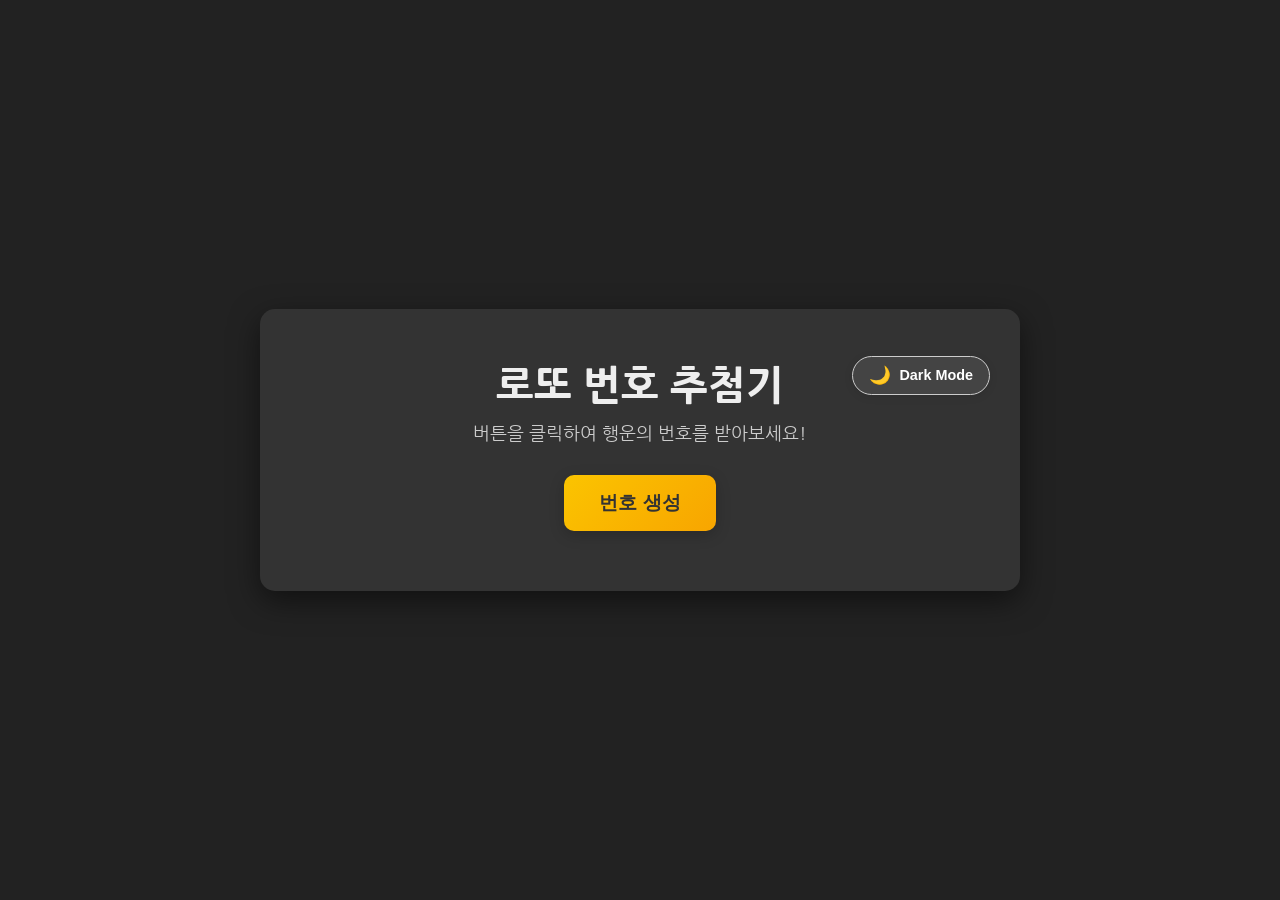
==== index.html @ c47f199b "Unify theme toggle button and improve switching logic" ====
<!DOCTYPE html>
<html lang="ko">
<head>
    <meta charset="UTF-8">
    <meta name="viewport" content="width=device-width, initial-scale=1.0">
    <title>로또 번호 추첨기</title>
    <link rel="stylesheet" href="style.css">
    <link rel="preconnect" href="https://fonts.googleapis.com">
    <link rel="preconnect" href="https://fonts.gstatic.com" crossorigin>
    <link href="https://fonts.googleapis.com/css2?family=Nanum+Gothic:wght@400;700;800&display=swap" rel="stylesheet">
</head>
<body>
    <div class="container">
        <header>
            <div class="theme-switch-wrapper">
                <button id="theme-toggle" class="theme-toggle-btn" aria-label="테마 전환">
                    <span class="theme-icon">🌙</span>
                    <span class="theme-text">Dark Mode</span>
                </button>
            </div>
            <h1>로또 번호 추첨기</h1>
            <p class="subtitle">버튼을 클릭하여 행운의 번호를 받아보세요!</p>
        </header>
        <main>
            <button id="generate-btn">번호 생성</button>
            <div id="lotto-games-container">
            </div>
        </main>
    </div>
    <script src="main.js"></script>
</body>
</html>
---- style.css ----
:root {
    /* Light Mode Variables */
    --bg-color: #f0f2f5;
    --container-bg: #ffffff;
    --text-color: #333333;
    --subtitle-color: #666666;
    --game-bg: #f8f9fa;
    --header-color: #222222;
    --plus-color: #999999;
    --shadow: 0 10px 30px rgba(0, 0, 0, 0.1);
}

[data-theme="dark"] {
    /* Dark Mode Variables */
    --bg-color: #222222;
    --container-bg: #333333;
    --text-color: #ffffff;
    --subtitle-color: #cccccc;
    --game-bg: #444444;
    --header-color: #eeeeee;
    --plus-color: #cccccc;
    --shadow: 0 10px 30px rgba(0, 0, 0, 0.5);
}

body {
    font-family: 'Nanum Gothic', 'Arial', sans-serif;
    background-color: var(--bg-color);
    color: var(--text-color);
    display: flex;
    justify-content: center;
    align-items: center;
    min-height: 100vh;
    margin: 0;
    transition: background-color 0.3s ease, color 0.3s ease;
}

.container {
    background-color: var(--container-bg);
    padding: 30px 40px;
    border-radius: 15px;
    box-shadow: var(--shadow);
    width: 90%;
    max-width: 680px;
    text-align: center;
    transition: background-color 0.3s ease, box-shadow 0.3s ease;
}

header {
    margin-bottom: 30px;
    position: relative;
}

.theme-switch-wrapper {
    position: absolute;
    top: -10px;
    right: -10px;
}

.theme-toggle-btn {
    background-color: var(--game-bg);
    color: var(--text-color);
    border: 1px solid var(--plus-color);
    padding: 8px 16px;
    border-radius: 25px;
    font-size: 0.9rem;
    font-weight: 700;
    cursor: pointer;
    transition: all 0.3s ease;
    display: flex;
    align-items: center;
    gap: 8px;
    box-shadow: 0 2px 8px rgba(0,0,0,0.1);
}

.theme-toggle-btn:hover {
    transform: translateY(-2px);
    box-shadow: 0 4px 12px rgba(0,0,0,0.15);
}

.theme-icon {
    font-size: 1.1rem;
}

h1 {
    color: var(--header-color);
    font-weight: 800;
    font-size: 2.5rem;
    margin-bottom: 10px;
}

.subtitle {
    color: var(--subtitle-color);
    font-size: 1.1rem;
}

#generate-btn {
    background: linear-gradient(135deg, #fbc400, #f8a500);
    color: #333;
    border: none;
    padding: 15px 35px;
    font-size: 1.2rem;
    font-weight: 700;
    border-radius: 10px;
    cursor: pointer;
    transition: all 0.3s ease;
    margin-bottom: 30px;
    box-shadow: 0 4px 15px rgba(0, 0, 0, 0.2);
}

#generate-btn:hover {
    transform: translateY(-3px);
    box-shadow: 0 6px 20px rgba(251, 196, 0, 0.4);
}

#lotto-games-container {
    display: flex;
    flex-direction: column;
    gap: 25px;
}

.lotto-game {
    display: flex;
    justify-content: center;
    align-items: center;
    gap: 12px;
    flex-wrap: wrap;
    padding: 15px;
    background-color: var(--game-bg);
    border-radius: 10px;
    transition: background-color 0.3s ease;
}

.bonus-container {
    display: flex;
    align-items: center;
    gap: 12px;
}

.bonus-container span {
    font-size: 1.8rem;
    font-weight: 700;
    color: var(--plus-color);
}

@media (max-width: 768px) {
    .container {
        padding: 20px;
    }

    .theme-switch-wrapper {
        right: 0;
        top: -20px;
    }

    h1 {
        font-size: 2rem;
    }

    #generate-btn {
        padding: 12px 25px;
        font-size: 1.1rem;
    }

    .lotto-game {
        gap: 8px;
        padding: 10px;
    }
}
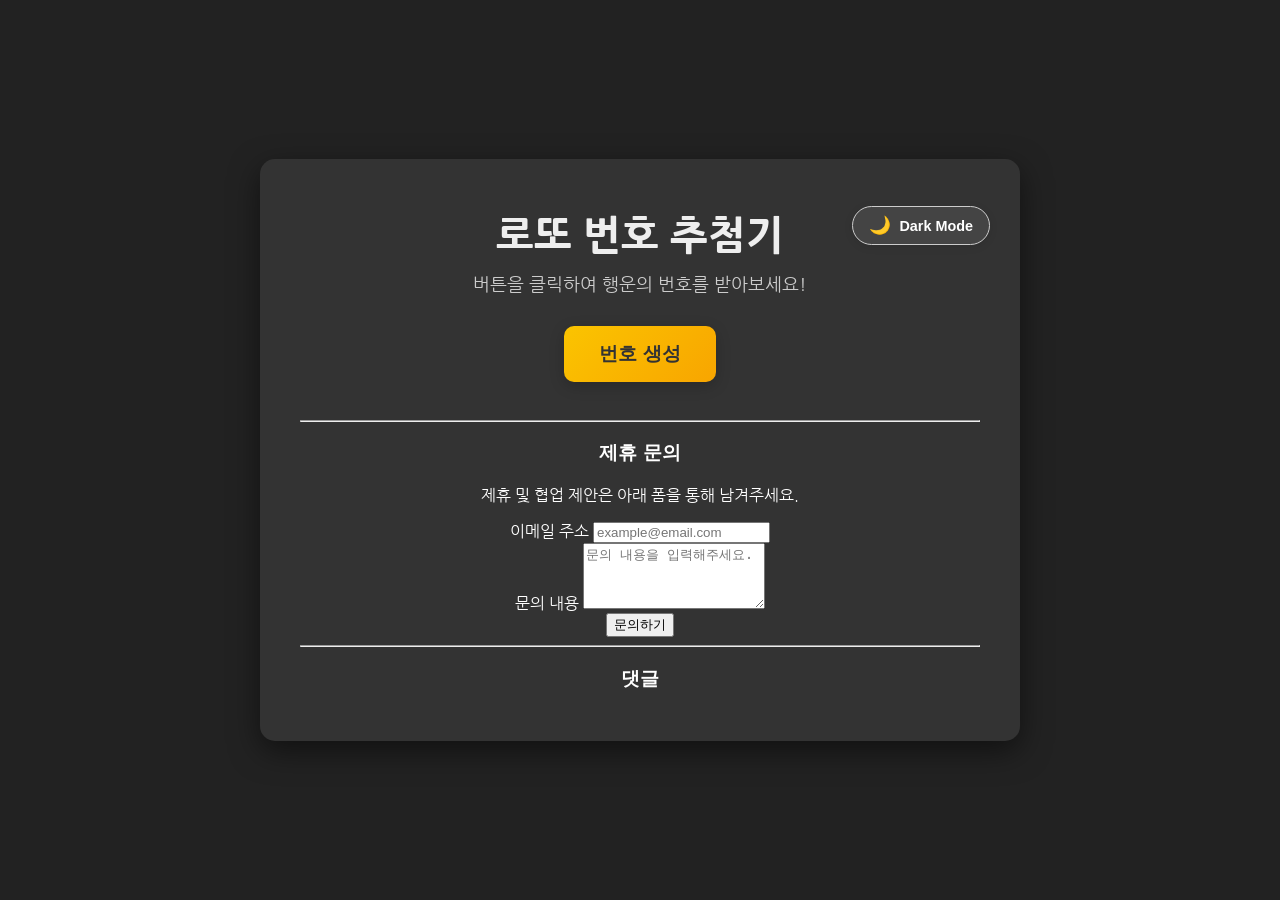
==== commit f84054fe: "Deploy to root domain for Google AdSense approval" ====
--- a/index.html
+++ b/index.html
@@ -25,6 +25,45 @@
             <button id="generate-btn">번호 생성</button>
             <div id="lotto-games-container">
             </div>
+
+            <section class="partnership-section">
+                <hr class="divider">
+                <h3>제휴 문의</h3>
+                <p class="form-desc">제휴 및 협업 제안은 아래 폼을 통해 남겨주세요.</p>
+                <form action="https://formspree.io/f/mwvaozgo" method="POST" class="partnership-form">
+                    <div class="form-group">
+                        <label for="email">이메일 주소</label>
+                        <input type="email" name="email" id="email" placeholder="example@email.com" required>
+                    </div>
+                    <div class="form-group">
+                        <label for="message">문의 내용</label>
+                        <textarea name="message" id="message" rows="4" placeholder="문의 내용을 입력해주세요." required></textarea>
+                    </div>
+                    <button type="submit" class="submit-btn">문의하기</button>
+                </form>
+            </section>
+
+            <section class="comment-section">
+                <hr class="divider">
+                <h3>댓글</h3>
+                <div id="disqus_thread"></div>
+                <script>
+                    /**
+                    *  RECOMMENDED CONFIGURATION VARIABLES: EDIT AND UNCOMMENT THE SECTION BELOW TO INSERT DYNAMIC VALUES FROM YOUR PLATFORM OR CMS.
+                    *  LEARN WHY DEFINING THESE VARIABLES IS IMPORTANT: https://disqus.com/admin/universalcode/#configuration-variables    */
+        var disqus_config = function () {
+            this.page.url = 'https://scottseo4-commits.github.io/';  // New domain URL
+            this.page.identifier = 'scottseo4-commits-main'; 
+        };
+                    (function() { // DON'T EDIT BELOW THIS LINE
+                    var d = document, s = d.createElement('script');
+                    s.src = 'https://withmyscott.disqus.com/embed.js';
+                    s.setAttribute('data-timestamp', +new Date());
+                    (d.head || d.body).appendChild(s);
+                    })();
+                </script>
+                <noscript>Please enable JavaScript to view the <a href="https://disqus.com/?ref_noscript">comments powered by Disqus.</a></noscript>
+            </section>
         </main>
     </div>
     <script src="main.js"></script>
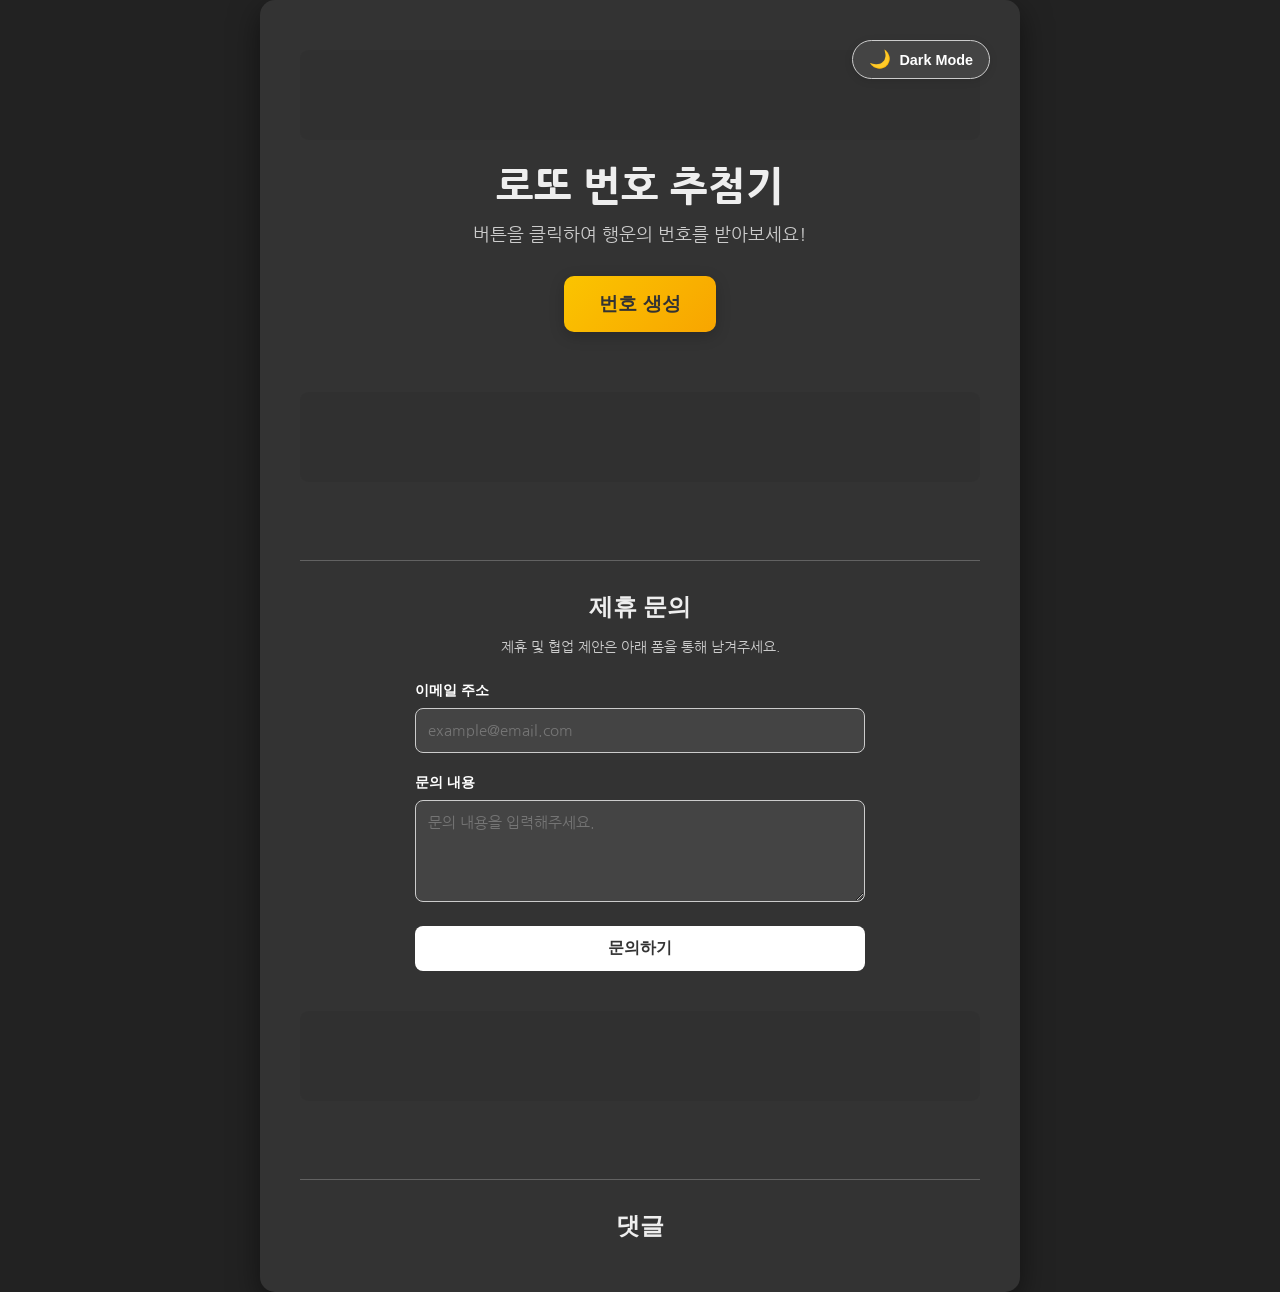
==== commit 3c7ce631: "Add Google AdSense ad units (Top, Middle, Bottom)" ====
--- a/index.html
+++ b/index.html
@@ -8,6 +8,8 @@
     <link rel="preconnect" href="https://fonts.googleapis.com">
     <link rel="preconnect" href="https://fonts.gstatic.com" crossorigin>
     <link href="https://fonts.googleapis.com/css2?family=Nanum+Gothic:wght@400;700;800&display=swap" rel="stylesheet">
+    <!-- Google AdSense -->
+    <script async src="https://pagead2.googlesyndication.com/pagead/js/adsbygoogle.js?client=ca-pub-7375062544027620" crossorigin="anonymous"></script>
 </head>
 <body>
     <div class="container">
@@ -18,12 +20,33 @@
                     <span class="theme-text">Dark Mode</span>
                 </button>
             </div>
+            <!-- Ad Slot 1: Top -->
+            <div class="ad-container top-ad">
+                <ins class="adsbygoogle"
+                     style="display:block"
+                     data-ad-client="ca-pub-7375062544027620"
+                     data-ad-slot="auto"
+                     data-ad-format="auto"
+                     data-full-width-responsive="true"></ins>
+                <script>(adsbygoogle = window.adsbygoogle || []).push({});</script>
+            </div>
             <h1>로또 번호 추첨기</h1>
             <p class="subtitle">버튼을 클릭하여 행운의 번호를 받아보세요!</p>
         </header>
         <main>
             <button id="generate-btn">번호 생성</button>
             <div id="lotto-games-container">
+            </div>
+
+            <!-- Ad Slot 2: Middle -->
+            <div class="ad-container middle-ad">
+                <ins class="adsbygoogle"
+                     style="display:block"
+                     data-ad-client="ca-pub-7375062544027620"
+                     data-ad-slot="auto"
+                     data-ad-format="auto"
+                     data-full-width-responsive="true"></ins>
+                <script>(adsbygoogle = window.adsbygoogle || []).push({});</script>
             </div>
 
             <section class="partnership-section">
@@ -42,6 +65,17 @@
                     <button type="submit" class="submit-btn">문의하기</button>
                 </form>
             </section>
+
+            <!-- Ad Slot 3: Bottom -->
+            <div class="ad-container bottom-ad">
+                <ins class="adsbygoogle"
+                     style="display:block"
+                     data-ad-client="ca-pub-7375062544027620"
+                     data-ad-slot="auto"
+                     data-ad-format="auto"
+                     data-full-width-responsive="true"></ins>
+                <script>(adsbygoogle = window.adsbygoogle || []).push({});</script>
+            </div>
 
             <section class="comment-section">
                 <hr class="divider">
--- a/style.css
+++ b/style.css
@@ -81,6 +81,21 @@
     font-size: 1.1rem;
 }
 
+.ad-container {
+    width: 100%;
+    max-width: 100%;
+    overflow: hidden;
+    margin: 20px 0;
+    text-align: center;
+    background-color: rgba(0, 0, 0, 0.05); /* 광고가 없을 때 보일 수 있는 아주 옅은 배경 */
+    border-radius: 8px;
+    min-height: 90px; /* 광고 로딩 전 최소 높이 확보 */
+}
+
+.top-ad { margin-bottom: 25px; }
+.middle-ad { margin-top: 30px; margin-bottom: 10px; }
+.bottom-ad { margin-top: 40px; }
+
 h1 {
     color: var(--header-color);
     font-weight: 800;
@@ -142,6 +157,98 @@
     color: var(--plus-color);
 }
 
+.partnership-section {
+    margin-top: 50px;
+    padding-top: 20px;
+}
+
+.comment-section {
+    margin-top: 50px;
+    padding-top: 20px;
+}
+
+.comment-section h3 {
+    font-size: 1.5rem;
+    margin-bottom: 20px;
+    color: var(--header-color);
+}
+
+.divider {
+    border: 0;
+    height: 1px;
+    background: var(--plus-color);
+    margin-bottom: 30px;
+    opacity: 0.3;
+}
+
+.partnership-section h3 {
+    font-size: 1.5rem;
+    margin-bottom: 10px;
+    color: var(--header-color);
+}
+
+.form-desc {
+    font-size: 0.9rem;
+    color: var(--subtitle-color);
+    margin-bottom: 25px;
+}
+
+.partnership-form {
+    text-align: left;
+    max-width: 450px;
+    margin: 0 auto;
+}
+
+.form-group {
+    margin-bottom: 20px;
+}
+
+.form-group label {
+    display: block;
+    font-size: 0.9rem;
+    font-weight: 700;
+    margin-bottom: 8px;
+    color: var(--text-color);
+}
+
+.form-group input,
+.form-group textarea {
+    width: 100%;
+    padding: 12px;
+    border: 1px solid var(--plus-color);
+    border-radius: 8px;
+    background-color: var(--game-bg);
+    color: var(--text-color);
+    font-family: inherit;
+    font-size: 0.95rem;
+    box-sizing: border-box;
+    transition: border-color 0.3s ease;
+}
+
+.form-group input:focus,
+.form-group textarea:focus {
+    outline: none;
+    border-color: #f8a500;
+}
+
+.submit-btn {
+    width: 100%;
+    background-color: var(--text-color);
+    color: var(--container-bg);
+    border: none;
+    padding: 12px;
+    font-size: 1rem;
+    font-weight: 700;
+    border-radius: 8px;
+    cursor: pointer;
+    transition: all 0.3s ease;
+}
+
+.submit-btn:hover {
+    opacity: 0.9;
+    transform: translateY(-2px);
+}
+
 @media (max-width: 768px) {
     .container {
         padding: 20px;
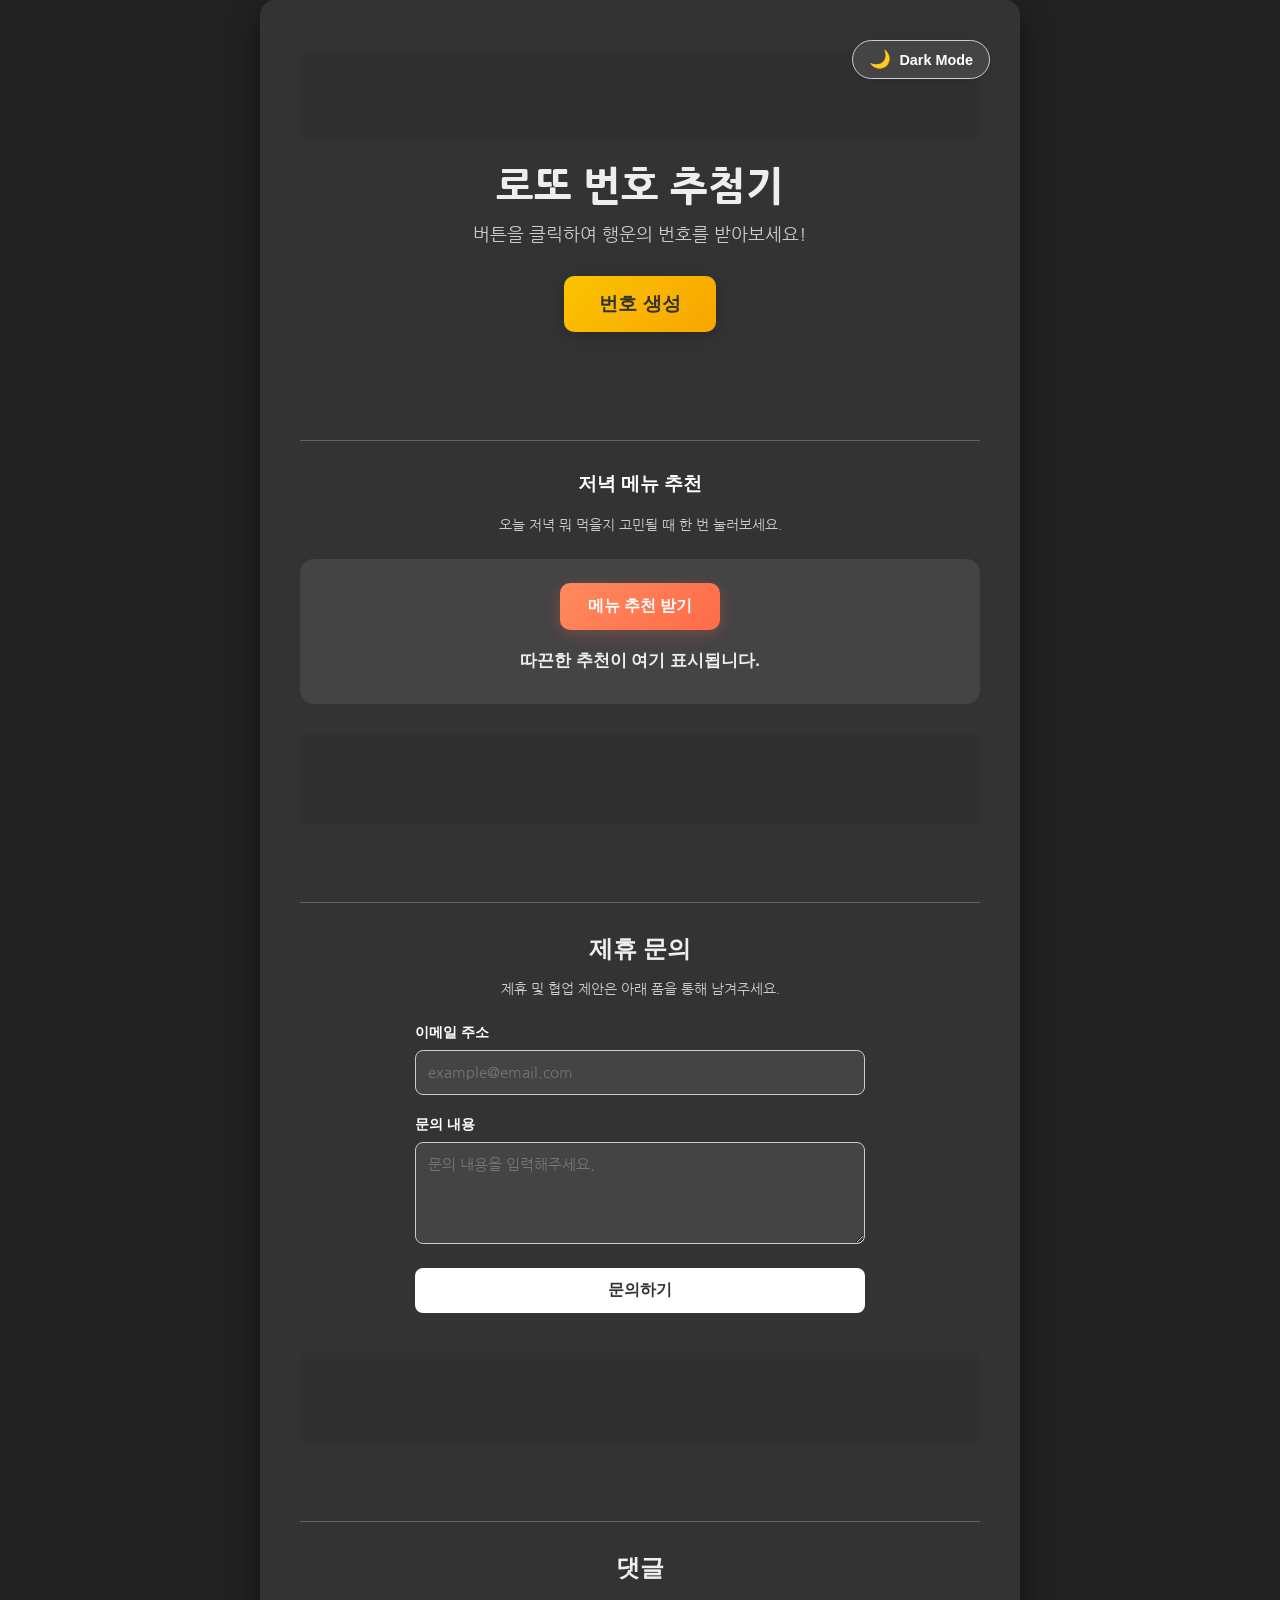
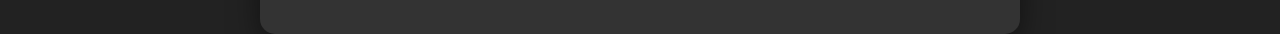
==== commit dbfc8c9c: "Add dinner menu recommender" ====
--- a/index.html
+++ b/index.html
@@ -9,6 +9,7 @@
     <link rel="preconnect" href="https://fonts.gstatic.com" crossorigin>
     <link href="https://fonts.googleapis.com/css2?family=Nanum+Gothic:wght@400;700;800&display=swap" rel="stylesheet">
     <!-- Google AdSense -->
+    <meta name="google-adsense-account" content="ca-pub-7375062544027620">
     <script async src="https://pagead2.googlesyndication.com/pagead/js/adsbygoogle.js?client=ca-pub-7375062544027620" crossorigin="anonymous"></script>
 </head>
 <body>
@@ -37,6 +38,16 @@
             <button id="generate-btn">번호 생성</button>
             <div id="lotto-games-container">
             </div>
+
+            <section class="dinner-section">
+                <hr class="divider">
+                <h3>저녁 메뉴 추천</h3>
+                <p class="form-desc">오늘 저녁 뭐 먹을지 고민될 때 한 번 눌러보세요.</p>
+                <div class="dinner-card">
+                    <button id="dinner-btn" class="secondary-btn">메뉴 추천 받기</button>
+                    <p id="dinner-result" class="dinner-result">따끈한 추천이 여기 표시됩니다.</p>
+                </div>
+            </section>
 
             <!-- Ad Slot 2: Middle -->
             <div class="ad-container middle-ad">
--- a/style.css
+++ b/style.css
@@ -162,6 +162,11 @@
     padding-top: 20px;
 }
 
+.dinner-section {
+    margin-top: 50px;
+    padding-top: 20px;
+}
+
 .comment-section {
     margin-top: 50px;
     padding-top: 20px;
@@ -191,6 +196,40 @@
     font-size: 0.9rem;
     color: var(--subtitle-color);
     margin-bottom: 25px;
+}
+
+.dinner-card {
+    background-color: var(--game-bg);
+    border-radius: 14px;
+    padding: 24px 20px;
+    transition: background-color 0.3s ease;
+}
+
+.secondary-btn {
+    background: linear-gradient(135deg, #ff8a5c, #ff6b4a);
+    color: #fff;
+    border: none;
+    padding: 13px 28px;
+    font-size: 1rem;
+    font-weight: 700;
+    border-radius: 10px;
+    cursor: pointer;
+    transition: all 0.3s ease;
+    box-shadow: 0 4px 15px rgba(255, 107, 74, 0.25);
+}
+
+.secondary-btn:hover {
+    transform: translateY(-2px);
+    box-shadow: 0 6px 18px rgba(255, 107, 74, 0.35);
+}
+
+.dinner-result {
+    margin: 18px 0 0;
+    min-height: 32px;
+    font-size: 1.05rem;
+    font-weight: 700;
+    color: var(--header-color);
+    line-height: 1.6;
 }
 
 .partnership-form {
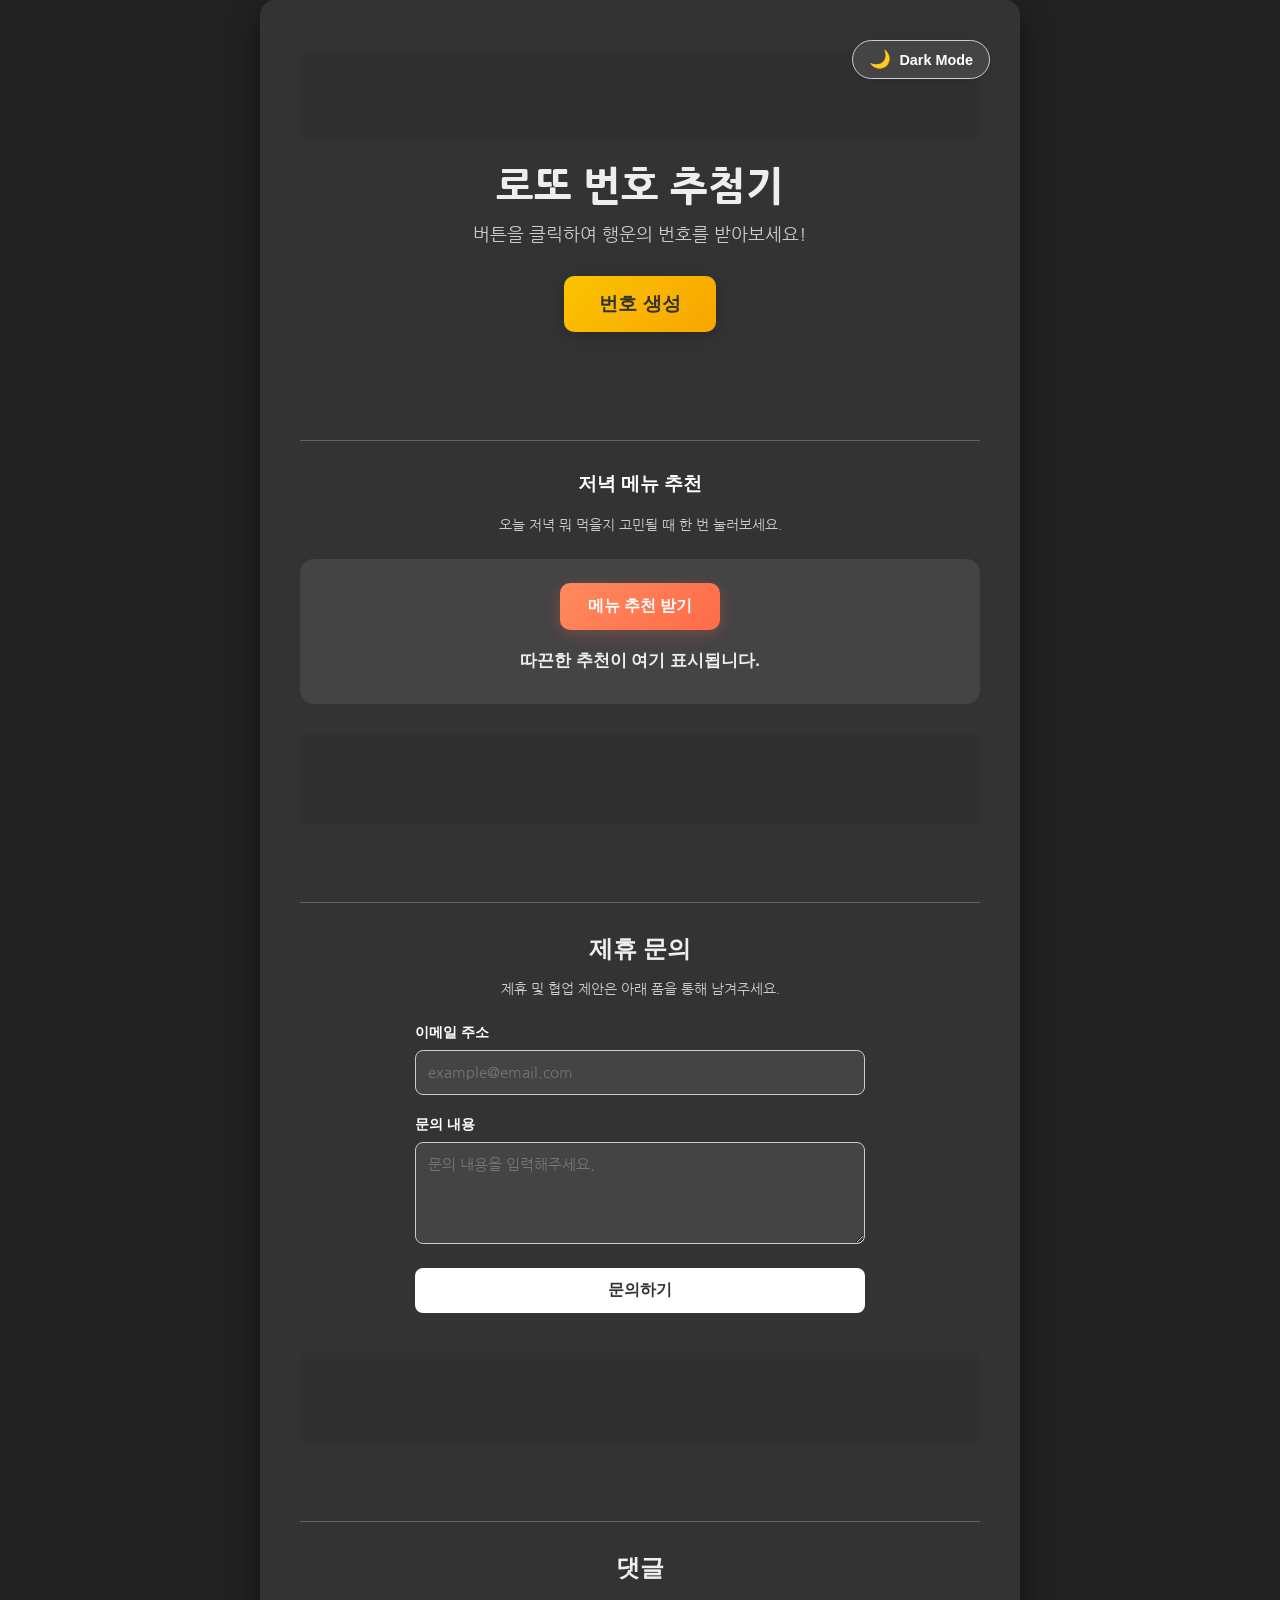
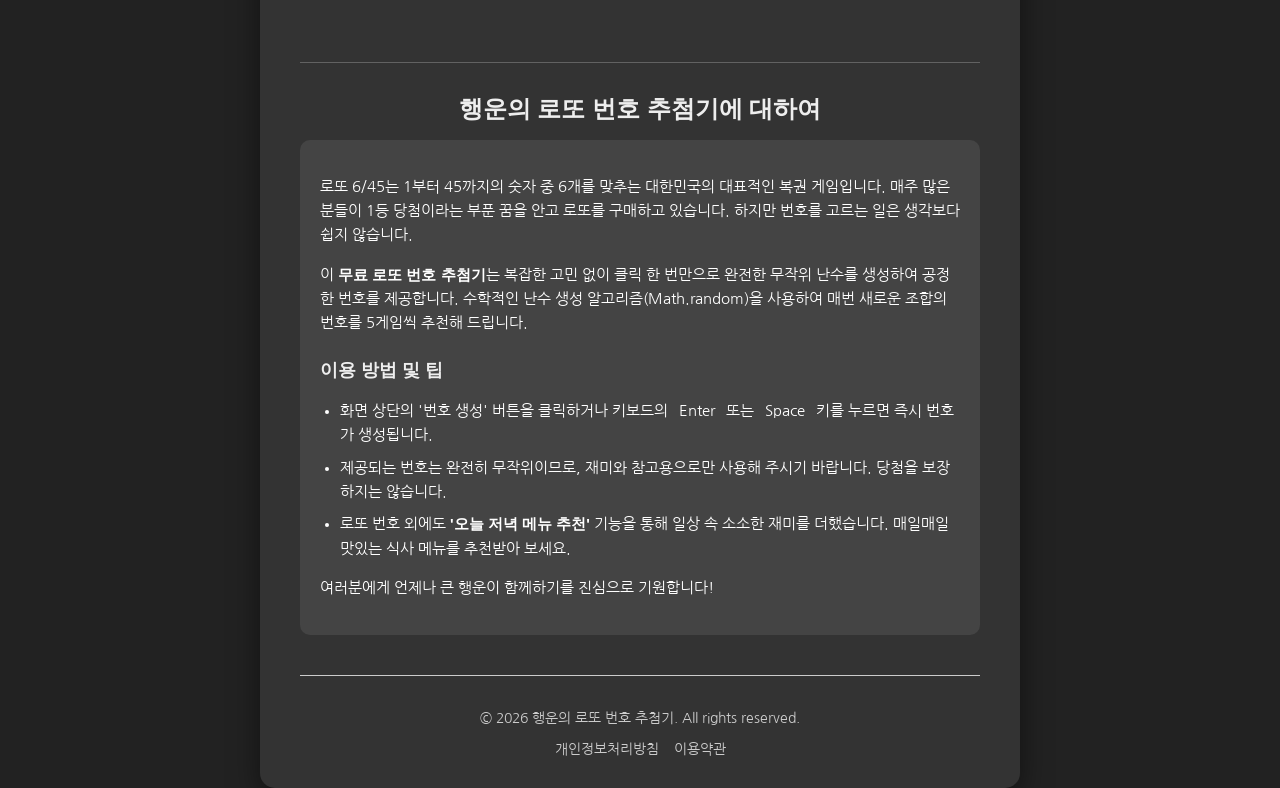
==== commit 60d00038: "Optimize site for Google AdSense approval (SEO, Content, Policies)" ====
--- a/index.html
+++ b/index.html
@@ -3,7 +3,12 @@
 <head>
     <meta charset="UTF-8">
     <meta name="viewport" content="width=device-width, initial-scale=1.0">
-    <title>로또 번호 추첨기</title>
+    <title>로또 번호 추첨기 & 저녁 메뉴 추천 - 오늘의 행운을 잡아보세요!</title>
+    <meta name="description" content="무료 로또 번호 자동 생성기입니다. 1등 당첨의 행운을 기원하며 번호를 추첨해보세요. 오늘 저녁 메뉴 추천 기능도 함께 제공합니다.">
+    <meta name="keywords" content="로또, 로또 번호, 로또 추첨기, 로또 자동, 저녁 메뉴 추천, 저녁 뭐먹지">
+    <meta property="og:title" content="로또 번호 추첨기 & 저녁 메뉴 추천">
+    <meta property="og:description" content="클릭 한 번으로 오늘의 행운 번호를 생성하고 저녁 메뉴도 추천받아보세요!">
+    <meta property="og:url" content="https://scottseo4-commits.github.io/">
     <link rel="stylesheet" href="style.css">
     <link rel="preconnect" href="https://fonts.googleapis.com">
     <link rel="preconnect" href="https://fonts.gstatic.com" crossorigin>
@@ -109,7 +114,33 @@
                 </script>
                 <noscript>Please enable JavaScript to view the <a href="https://disqus.com/?ref_noscript">comments powered by Disqus.</a></noscript>
             </section>
+
+            <section class="about-section">
+                <hr class="divider">
+                <h3>행운의 로또 번호 추첨기에 대하여</h3>
+                <article class="seo-content">
+                    <p>로또 6/45는 1부터 45까지의 숫자 중 6개를 맞추는 대한민국의 대표적인 복권 게임입니다. 매주 많은 분들이 1등 당첨이라는 부푼 꿈을 안고 로또를 구매하고 있습니다. 하지만 번호를 고르는 일은 생각보다 쉽지 않습니다.</p>
+                    <p>이 <strong>무료 로또 번호 추첨기</strong>는 복잡한 고민 없이 클릭 한 번만으로 완전한 무작위 난수를 생성하여 공정한 번호를 제공합니다. 수학적인 난수 생성 알고리즘(Math.random)을 사용하여 매번 새로운 조합의 번호를 5게임씩 추천해 드립니다.</p>
+                    <h4>이용 방법 및 팁</h4>
+                    <ul>
+                        <li>화면 상단의 '번호 생성' 버튼을 클릭하거나 키보드의 `Enter` 또는 `Space` 키를 누르면 즉시 번호가 생성됩니다.</li>
+                        <li>제공되는 번호는 완전히 무작위이므로, 재미와 참고용으로만 사용해 주시기 바랍니다. 당첨을 보장하지는 않습니다.</li>
+                        <li>로또 번호 외에도 <strong>'오늘 저녁 메뉴 추천'</strong> 기능을 통해 일상 속 소소한 재미를 더했습니다. 매일매일 맛있는 식사 메뉴를 추천받아 보세요.</li>
+                    </ul>
+                    <p>여러분에게 언제나 큰 행운이 함께하기를 진심으로 기원합니다!</p>
+                </article>
+            </section>
         </main>
+
+        <footer>
+            <div class="footer-content">
+                <p>&copy; 2026 행운의 로또 번호 추첨기. All rights reserved.</p>
+                <ul class="footer-links">
+                    <li><a href="privacy.html">개인정보처리방침</a></li>
+                    <li><a href="terms.html">이용약관</a></li>
+                </ul>
+            </div>
+        </footer>
     </div>
     <script src="main.js"></script>
 </body>
--- a/style.css
+++ b/style.css
@@ -178,6 +178,77 @@
     color: var(--header-color);
 }
 
+.about-section {
+    margin-top: 50px;
+    padding-top: 20px;
+    text-align: left;
+}
+
+.about-section h3 {
+    font-size: 1.5rem;
+    margin-bottom: 15px;
+    color: var(--header-color);
+    text-align: center;
+}
+
+.seo-content {
+    background-color: var(--game-bg);
+    padding: 20px;
+    border-radius: 10px;
+    color: var(--text-color);
+    font-size: 0.95rem;
+    line-height: 1.6;
+}
+
+.seo-content p {
+    margin-bottom: 15px;
+}
+
+.seo-content h4 {
+    font-size: 1.1rem;
+    margin-top: 20px;
+    margin-bottom: 10px;
+    color: var(--header-color);
+}
+
+.seo-content ul {
+    margin-bottom: 15px;
+    padding-left: 20px;
+}
+
+.seo-content li {
+    margin-bottom: 8px;
+}
+
+footer {
+    margin-top: 40px;
+    padding-top: 20px;
+    border-top: 1px solid var(--plus-color);
+    text-align: center;
+    font-size: 0.85rem;
+    color: var(--subtitle-color);
+}
+
+.footer-links {
+    list-style: none;
+    padding: 0;
+    margin: 10px 0 0 0;
+    display: flex;
+    justify-content: center;
+    gap: 15px;
+}
+
+.footer-links a {
+    color: var(--subtitle-color);
+    text-decoration: none;
+    transition: color 0.3s ease;
+}
+
+.footer-links a:hover {
+    color: var(--text-color);
+    text-decoration: underline;
+}
+
 .divider {
     border: 0;
     height: 1px;
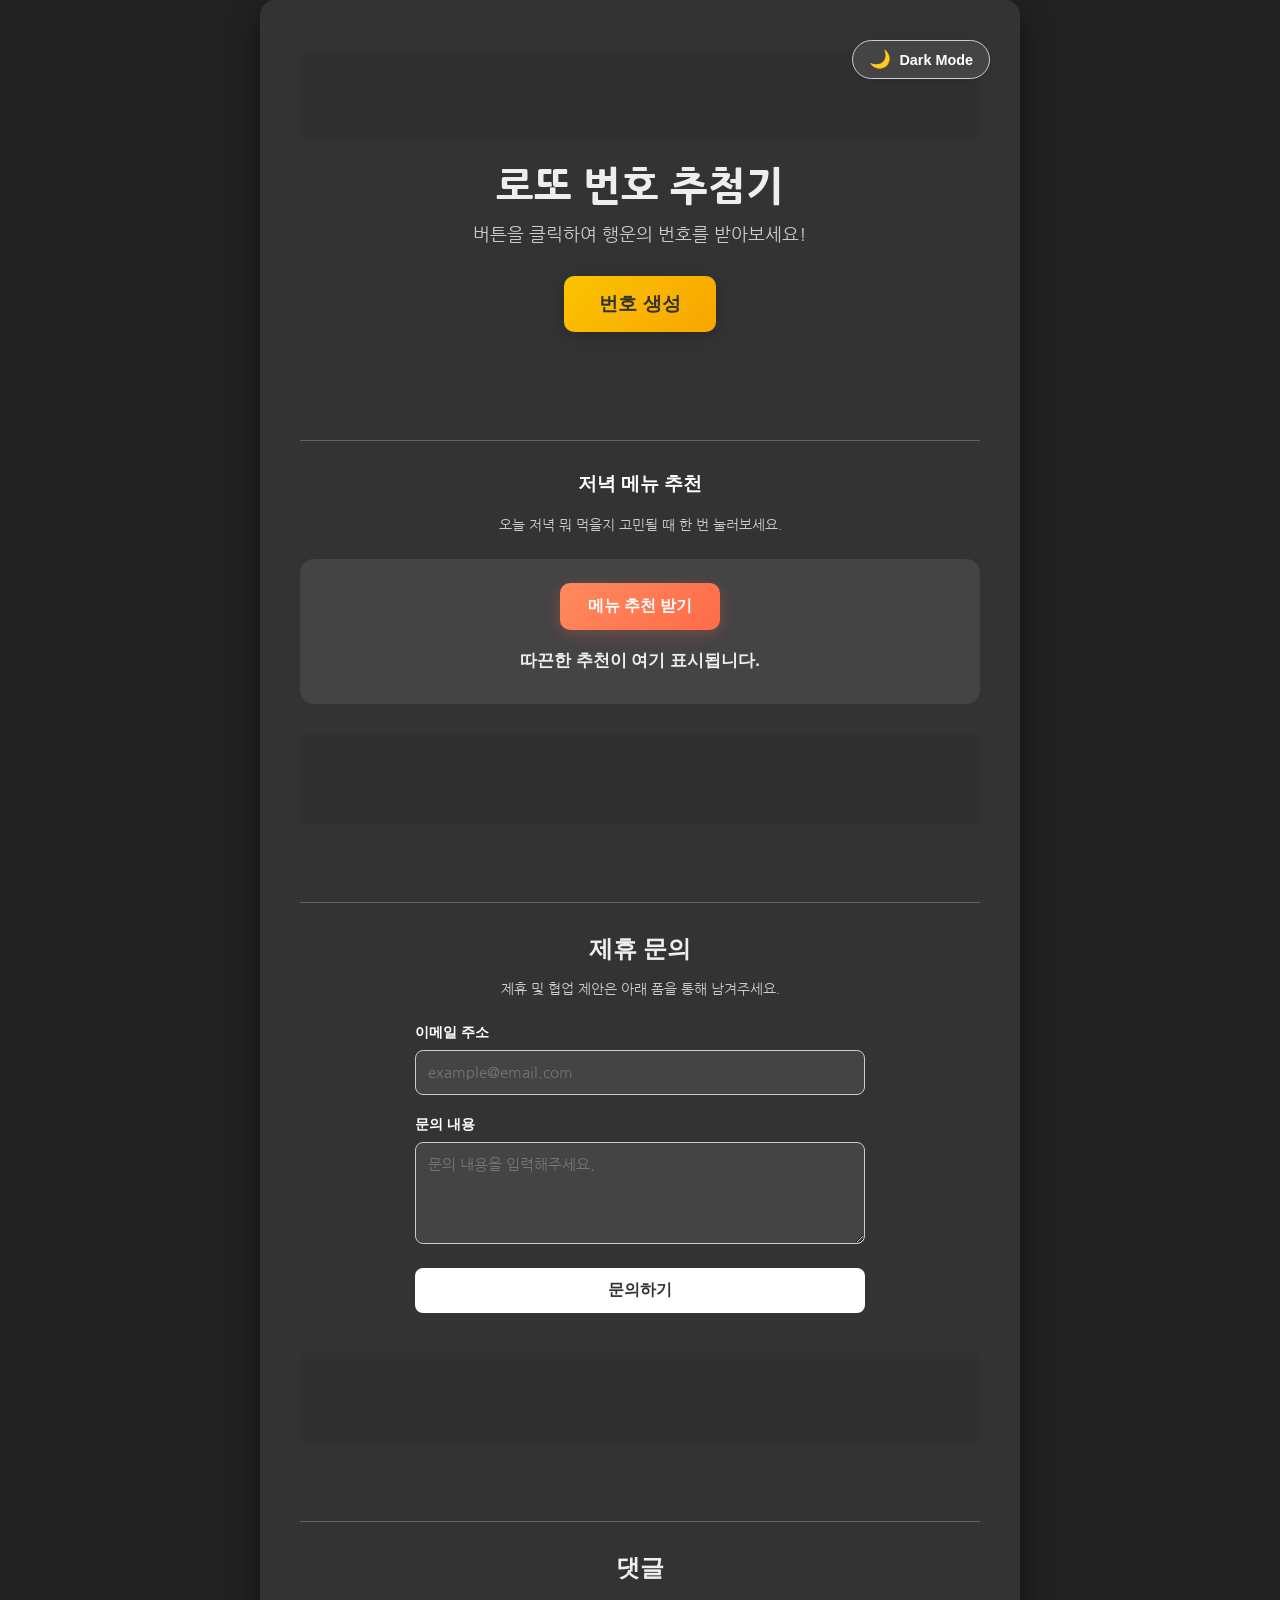
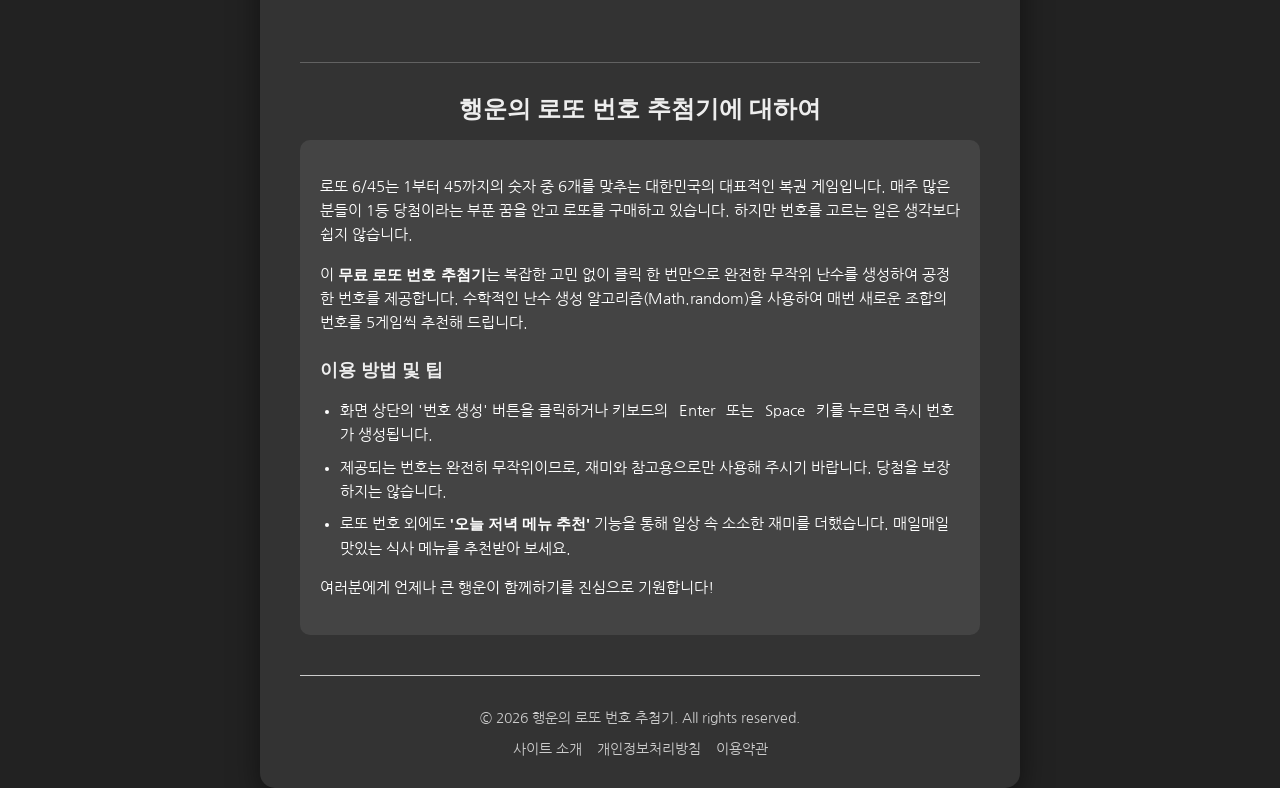
==== commit 7481d298: "Final AdSense optimization: Add dedicated About page and complete footer structure" ====
--- a/index.html
+++ b/index.html
@@ -136,6 +136,7 @@
             <div class="footer-content">
                 <p>&copy; 2026 행운의 로또 번호 추첨기. All rights reserved.</p>
                 <ul class="footer-links">
+                    <li><a href="about.html">사이트 소개</a></li>
                     <li><a href="privacy.html">개인정보처리방침</a></li>
                     <li><a href="terms.html">이용약관</a></li>
                 </ul>
